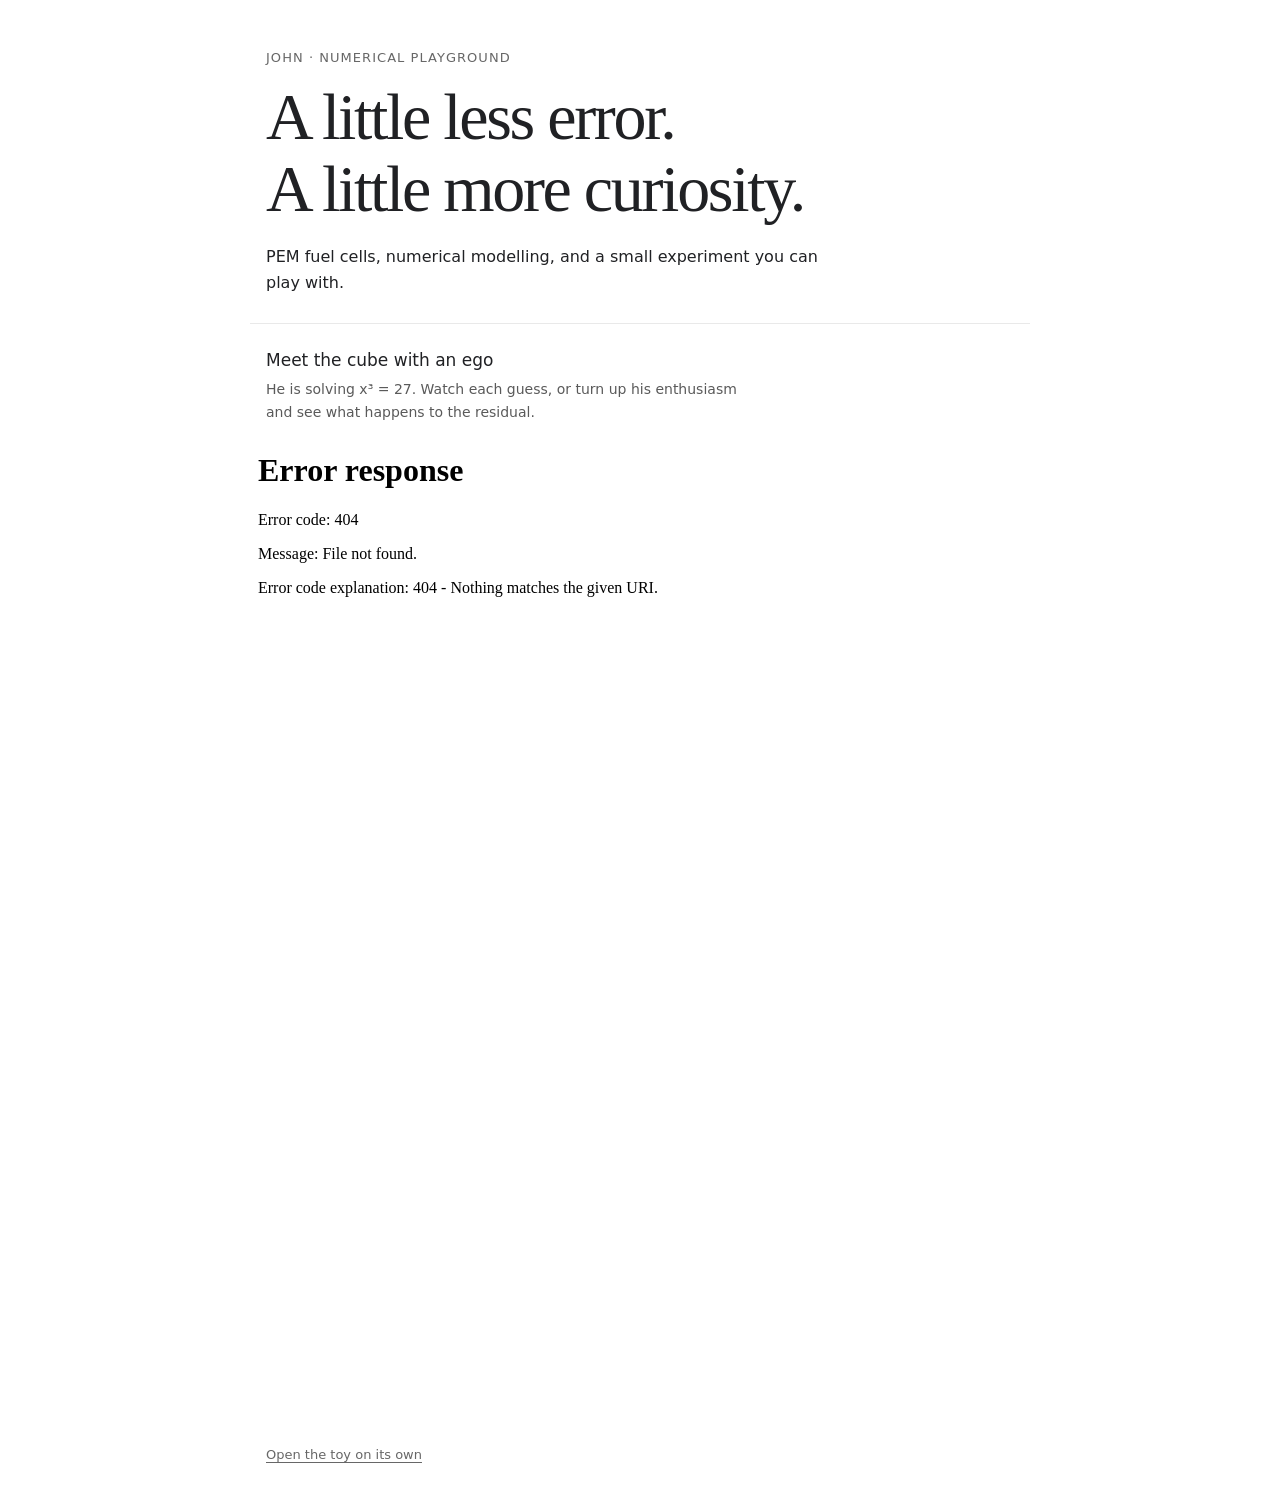
==== portfolio-example.html @ eadac8cd "Rename index.html to portfolio-example.html" ====
<!doctype html>
<html lang="en">
<head>
  <meta charset="utf-8">
  <meta name="viewport" content="width=device-width, initial-scale=1">
  <meta name="color-scheme" content="light dark">
  <title>John · Numerical playground</title>
  <style>
    :root { color-scheme:light dark; background:light-dark(#fff,#181818); color:light-dark(#202124,#ededed); font-family:system-ui,sans-serif; }
    * { box-sizing:border-box; }
    body { margin:0; }
    main { max-width:820px; padding:48px 20px 24px; margin:auto; }
    header { padding:0 16px 28px; border-bottom:1px solid light-dark(#e9e9e9,#343434); }
    .eyebrow { margin:0 0 12px; font-size:13px; letter-spacing:.08em; text-transform:uppercase; color:light-dark(#676767,#aaa); }
    h1 { font:400 clamp(40px,8vw,66px)/1.1 Georgia,serif; letter-spacing:-.035em; margin:0 0 18px; }
    p { max-width:56ch; line-height:1.6; margin:0; }
    .intro { padding:26px 16px 8px; }
    h2 { font-size:17px; font-weight:500; margin:0 0 8px; }
    .intro p { color:light-dark(#5a5a5a,#b8b8b8); font-size:14px; }
    iframe { display:block; width:100%; height:1000px; border:0; }
    footer { padding:16px; font-size:13px; color:light-dark(#676767,#aaa); }
    a { color:inherit; text-underline-offset:3px; }
    @media(max-width:480px) { main { padding:28px 8px 16px; } header { padding-bottom:22px; } }
  </style>
</head>
<body>
  <main>
    <header>
      <!-- Replace this heading and introduction with your own bio. -->
      <p class="eyebrow">John · Numerical playground</p>
      <h1>A little less error.<br>A little more curiosity.</h1>
      <p>PEM fuel cells, numerical modelling, and a small experiment you can play with.</p>
    </header>
    <section aria-labelledby="playground-title">
      <div class="intro">
        <h2 id="playground-title">Meet the cube with an ego</h2>
        <p>He is solving x³ = 27. Watch each guess, or turn up his enthusiasm and see what happens to the residual.</p>
      </div>
      <iframe id="cube-toy" src="toy.html" title="Sir Cubes-a-Lot: an interactive Newton solver"></iframe>
    </section>
    <footer><a href="toy.html">Open the toy on its own</a></footer>
  </main>
  <script>
    // Optional: fit the embed to its content as the page changes width.
    window.addEventListener('message', event => {
      const frame = document.getElementById('cube-toy');
      const data = event.data;
      if (event.source !== frame.contentWindow || data?.type !== 'sir-cubes-height' ||
          !Number.isFinite(data.height) || data.height < 250 || data.height > 2500) return;
      frame.style.height = Math.ceil(data.height) + 'px';
    });
  </script>
</body>
</html>
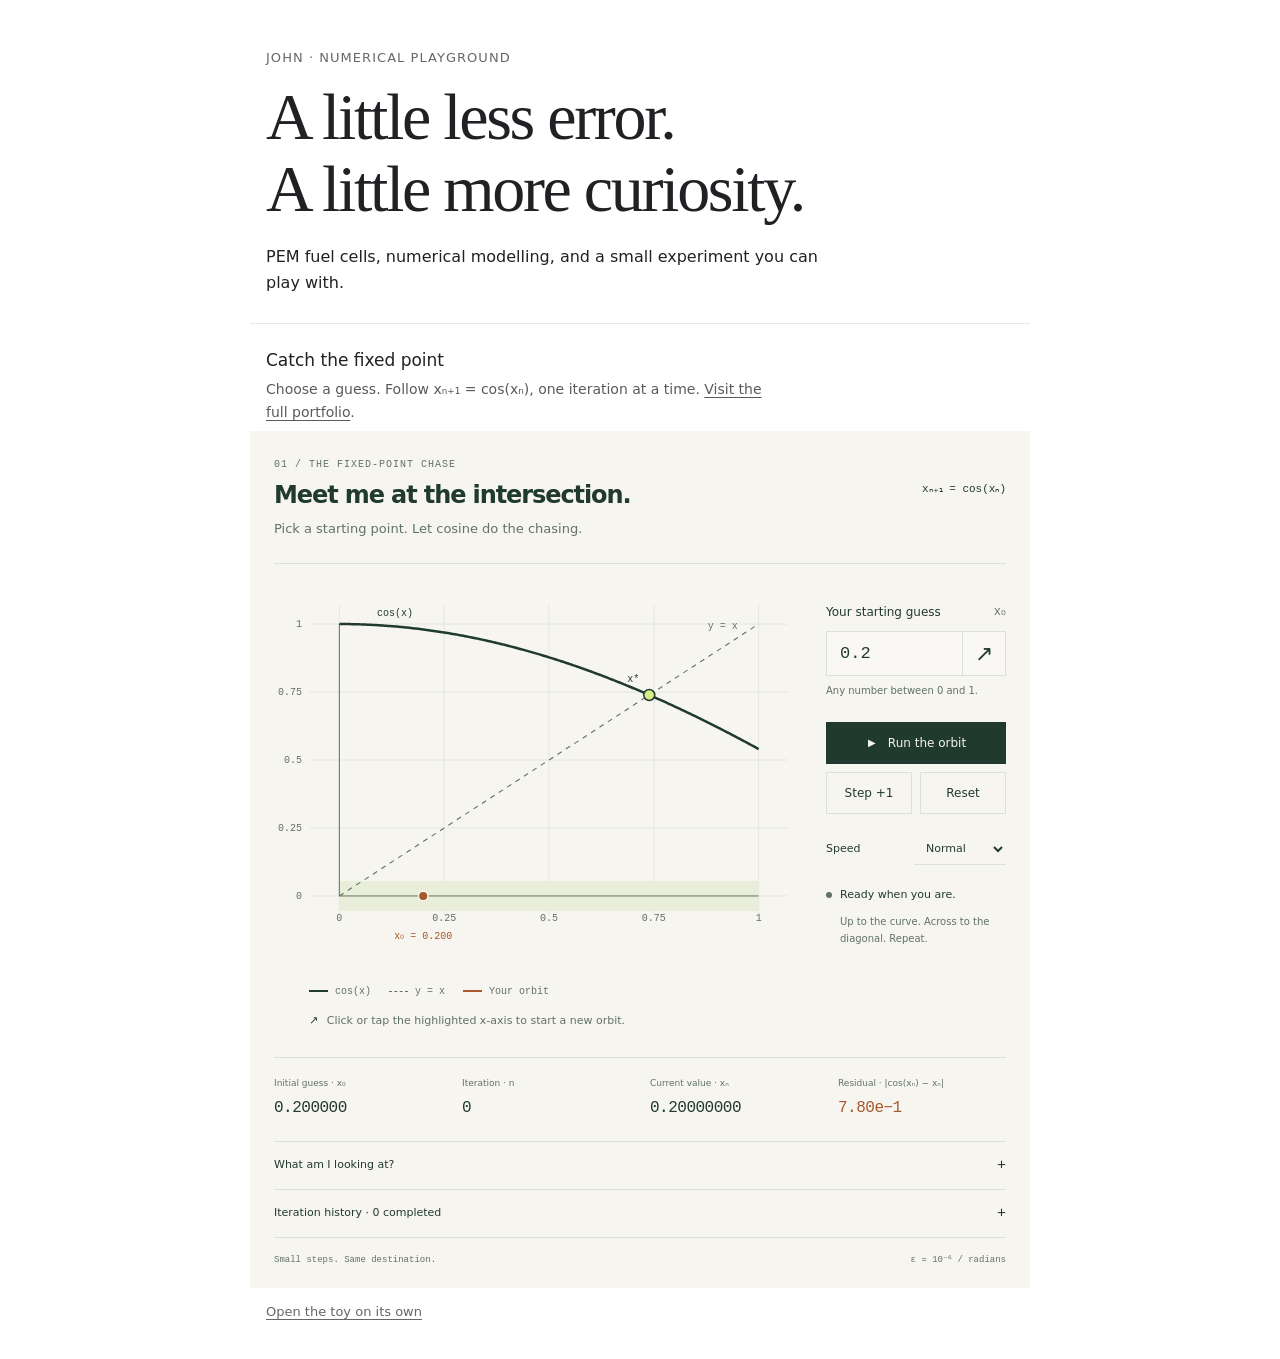
==== commit 5145f12b: "Build CFD portfolio and numerical playground" ====
--- a/portfolio-example.html
+++ b/portfolio-example.html
@@ -33,19 +33,19 @@
     </header>
     <section aria-labelledby="playground-title">
       <div class="intro">
-        <h2 id="playground-title">Meet the cube with an ego</h2>
-        <p>He is solving x³ = 27. Watch each guess, or turn up his enthusiasm and see what happens to the residual.</p>
+        <h2 id="playground-title">Catch the fixed point</h2>
+        <p>Choose a guess. Follow xₙ₊₁ = cos(xₙ), one iteration at a time. <a href="index.html">Visit the full portfolio</a>.</p>
       </div>
-      <iframe id="cube-toy" src="toy.html" title="Sir Cubes-a-Lot: an interactive Newton solver"></iframe>
+      <iframe id="cube-toy" src="toys/fixed-point.html?embed=1" title="Catch the fixed point: an interactive cosine iteration toy"></iframe>
     </section>
-    <footer><a href="toy.html">Open the toy on its own</a></footer>
+    <footer><a href="toys/fixed-point.html">Open the toy on its own</a></footer>
   </main>
   <script>
     // Optional: fit the embed to its content as the page changes width.
     window.addEventListener('message', event => {
       const frame = document.getElementById('cube-toy');
       const data = event.data;
-      if (event.source !== frame.contentWindow || data?.type !== 'sir-cubes-height' ||
+      if (event.source !== frame.contentWindow || data?.type !== 'convergent-chaos:toy-height' ||
           !Number.isFinite(data.height) || data.height < 250 || data.height > 2500) return;
       frame.style.height = Math.ceil(data.height) + 'px';
     });
